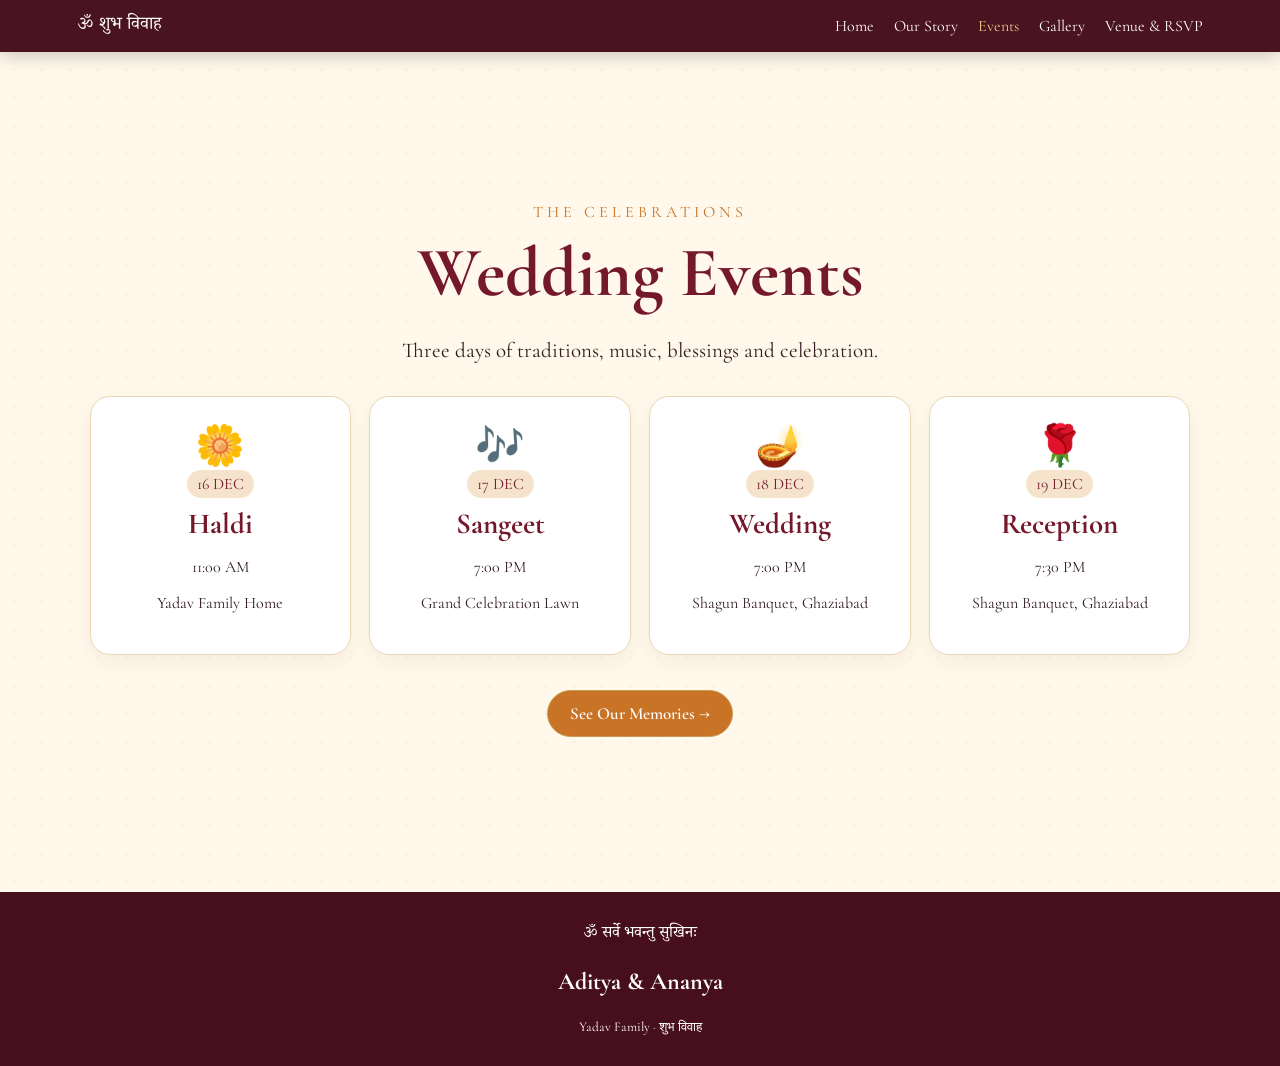
==== events.html @ d3ce25f1 "Initial wedding invitation website" ====
<!doctype html><html lang="en"><head><meta charset="utf-8"><meta name="viewport" content="width=device-width,initial-scale=1"><title>Wedding Events | Aditya & Ananya</title><link rel="stylesheet" href="style.css"></head><body><nav><div class="brand">ॐ शुभ विवाह</div><button class="menu" onclick="document.querySelector('.links').classList.toggle('open')">☰</button><div class="links"><a href="index.html" class="">Home</a><a href="story.html" class="">Our Story</a><a href="events.html" class="active">Events</a><a href="gallery.html" class="">Gallery</a><a href="venue.html" class="">Venue & RSVP</a></div></nav><main class="page"><div class="container"><div class="kicker">The celebrations</div><h1 class="title">Wedding Events</h1><p class="sub">Three days of traditions, music, blessings and celebration.</p><div class="cards"><div class="card"><div class="icon">🌼</div><span class="tag">16 DEC</span><h3>Haldi</h3><p>11:00 AM</p><p>Yadav Family Home</p></div><div class="card"><div class="icon">🎶</div><span class="tag">17 DEC</span><h3>Sangeet</h3><p>7:00 PM</p><p>Grand Celebration Lawn</p></div><div class="card"><div class="icon">🪔</div><span class="tag">18 DEC</span><h3>Wedding</h3><p>7:00 PM</p><p>Shagun Banquet, Ghaziabad</p></div><div class="card"><div class="icon">🌹</div><span class="tag">19 DEC</span><h3>Reception</h3><p>7:30 PM</p><p>Shagun Banquet, Ghaziabad</p></div></div><div style="margin-top:30px"><a class="btn primary" href="gallery.html">See Our Memories →</a></div></div></main><footer><div class="dev">ॐ सर्वे भवन्तु सुखिनः</div><h2>Aditya & Ananya</h2><small>Yadav Family · शुभ विवाह</small></footer><div class="modal" id="modal" onclick="closeModal()"><div class="modalbox" onclick="event.stopPropagation()"><button class="close" onclick="closeModal()">×</button><img id="modalImg"></div></div><script>function closeModal(){document.getElementById("modal").classList.remove("open")}</script></body></html>
---- style.css ----
@import url("https://fonts.googleapis.com/css2?family=Cormorant+Garamond:wght@400;500;600;700&family=Noto+Serif+Devanagari:wght@400;500;600;700&display=swap");
:root{--maroon:#74182c;--deep:#470f1e;--gold:#c89b55;--saffron:#c87325;--cream:#fff8eb;--ink:#321c20}
*{box-sizing:border-box}body{margin:0;background:var(--cream);color:var(--ink);font-family:"Cormorant Garamond",serif}body:before{content:"";position:fixed;inset:0;pointer-events:none;opacity:.13;background-image:radial-gradient(#c89b55 1px,transparent 1px);background-size:28px 28px;z-index:-1}
nav{position:sticky;top:0;z-index:20;background:rgba(71,15,30,.98);padding:12px 6%;display:flex;align-items:center;justify-content:space-between;color:#fff;box-shadow:0 4px 18px #0003}.brand{font-family:"Noto Serif Devanagari";font-size:18px}.links{display:flex;gap:20px}.links a{color:#fff;text-decoration:none}.links a.active,.links a:hover{color:#edca7e}.menu{display:none;background:none;border:0;color:white;font-size:25px}
.page{min-height:calc(100vh - 60px);padding:70px 7%;display:flex;align-items:center;justify-content:center}.container{width:100%;max-width:1120px;text-align:center}.kicker{color:var(--saffron);letter-spacing:4px;text-transform:uppercase}.title{font-size:clamp(45px,6vw,70px);color:var(--maroon);margin:8px 0 20px}.sub{font-size:21px;line-height:1.5;max-width:700px;margin:0 auto 30px}.btn{display:inline-flex;align-items:center;justify-content:center;padding:12px 22px;border-radius:30px;border:1px solid var(--gold);text-decoration:none;font-weight:600;font-size:17px;margin:5px;cursor:pointer;font-family:inherit}.primary{background:var(--saffron);color:#fff}.outline{color:var(--maroon);background:#fff}
.hero{min-height:calc(100vh - 60px);background:linear-gradient(#470f1ec7,#470f1eab),url("https://images.unsplash.com/photo-1519741497674-611481863552?auto=format&fit=crop&w=1800&q=85") center/cover;color:#fff}.hero .title{color:#fff;font-size:clamp(58px,10vw,110px);line-height:.9}.om{font-size:48px;color:#e6c278}.dev{font-family:"Noto Serif Devanagari"}.date{font-size:24px;letter-spacing:3px}.orn{width:230px;height:1px;background:#e3bc6b;margin:25px auto}
.grid2{display:grid;grid-template-columns:1fr 1fr;gap:35px;align-items:center}.photo{border:9px solid white;box-shadow:0 12px 35px #4b102033}.photo img{display:block;width:100%;height:500px;object-fit:cover}.copy{text-align:left;font-size:20px;line-height:1.55}.quote{border-left:3px solid var(--gold);padding-left:18px;font-style:italic}
.cards{display:grid;grid-template-columns:repeat(4,1fr);gap:18px}.card{background:#fff;border:1px solid #ead6b1;border-radius:20px;padding:25px 16px;box-shadow:0 8px 25px #4b10200d}.icon{font-size:40px}.card h3{font-size:29px;color:var(--maroon);margin:8px}.tag{display:inline-block;background:#f5e4cb;color:var(--maroon);border-radius:20px;padding:4px 10px}
.gallery{display:grid;grid-template-columns:repeat(3,1fr);gap:15px}.gallery img{width:100%;height:250px;object-fit:cover;border-radius:14px;cursor:pointer}.video{margin:30px auto 0;max-width:780px;height:280px;border-radius:20px;background:url("https://images.unsplash.com/photo-1511285560929-80b456fea0bc?auto=format&fit=crop&w=1200&q=85") center/cover;display:flex;align-items:center;justify-content:center;position:relative}.play{border:0;border-radius:50%;width:80px;height:80px;background:#fffd;color:var(--maroon);font-size:28px;cursor:pointer}.video span{position:absolute;bottom:18px;left:20px;color:#fff;font-size:20px;text-shadow:0 2px 5px #000}
.venuegrid{display:grid;grid-template-columns:1fr 1.2fr;gap:25px}.venuecard{background:#fff;padding:30px;border-radius:20px;text-align:left}.venuecard h3{color:var(--maroon);font-size:35px}.map{width:100%;height:390px;border:0;border-radius:20px}
.rsvp{max-width:650px;margin:auto;background:#fff;padding:35px;border-radius:22px;box-shadow:0 10px 30px #4b10201a}.rsvp input,.rsvp textarea,.rsvp select{width:100%;padding:13px;margin:7px 0 12px;border:1px solid #dcc69d;border-radius:10px;font-family:inherit;font-size:17px}.rsvp label{text-align:left;display:block;color:var(--maroon)}
footer{background:var(--deep);color:#fff;text-align:center;padding:30px}.modal{display:none;position:fixed;inset:0;background:#000b;z-index:50;align-items:center;justify-content:center;padding:20px}.modal.open{display:flex}.modalbox{background:#fff;border-radius:15px;padding:10px;max-width:850px;width:100%;position:relative}.modalbox img{width:100%;max-height:75vh;object-fit:contain}.close{position:absolute;right:-10px;top:-10px;border:0;border-radius:50%;background:var(--maroon);color:#fff;width:38px;height:38px;font-size:22px}
@media(max-width:800px){.links{display:none;position:absolute;top:58px;left:0;right:0;background:var(--deep);padding:20px;flex-direction:column;text-align:center}.links.open{display:flex}.menu{display:block}.page{padding:55px 20px}.grid2,.venuegrid{grid-template-columns:1fr}.cards{grid-template-columns:1fr 1fr}.gallery{grid-template-columns:1fr 1fr}.photo img{height:360px}.copy{text-align:center}}@media(max-width:520px){.cards,.gallery{grid-template-columns:1fr}.hero .title{font-size:60px}.date{font-size:19px}}
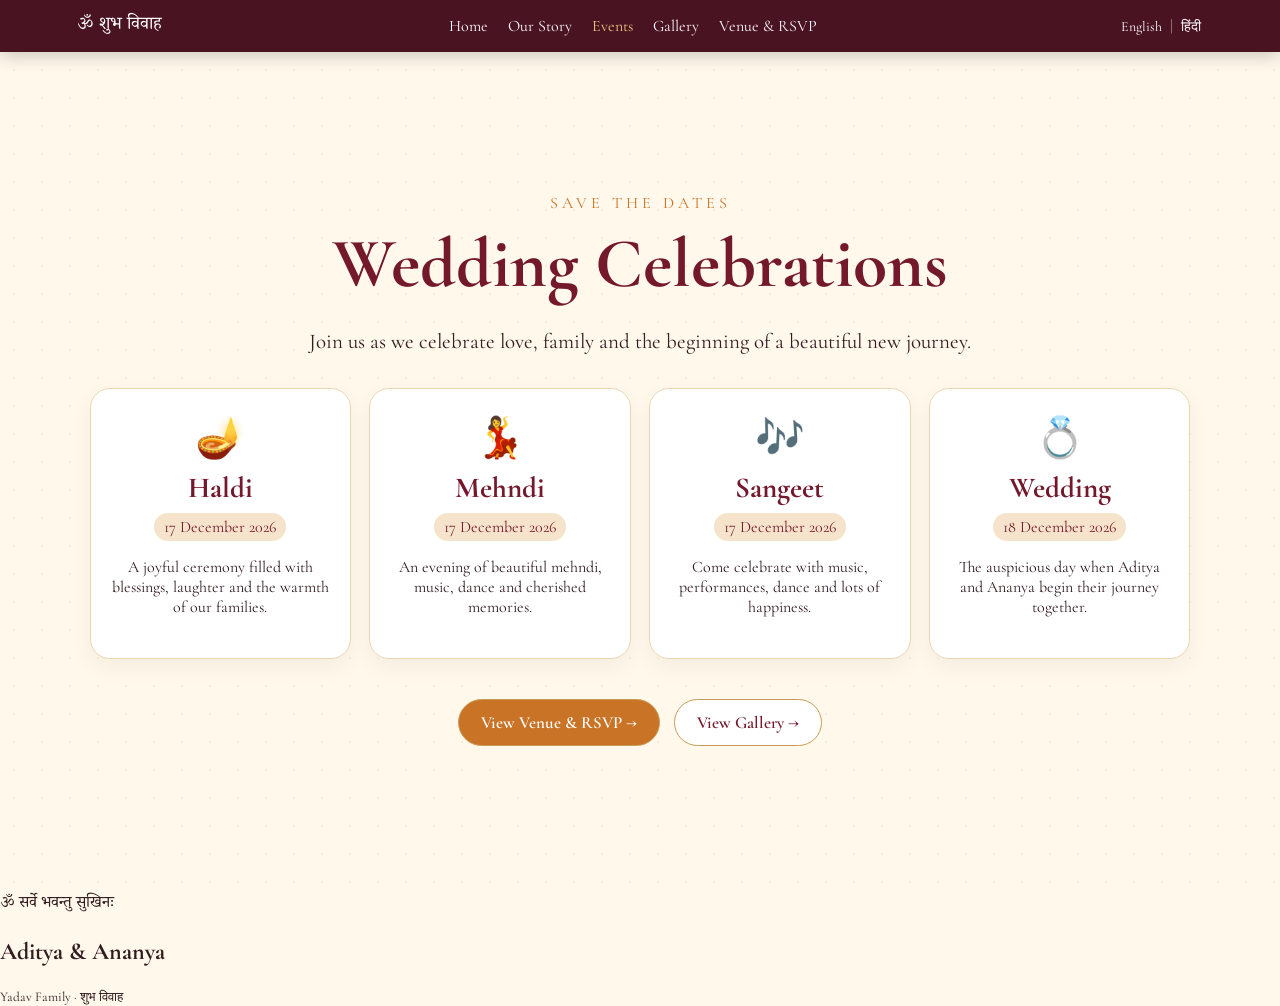
==== commit 13252a91: "Enhance events.html with language support and details Added language selection feature and updated e" ====
--- a/events.html
+++ b/events.html
@@ -1 +1,200 @@
-<!doctype html><html lang="en"><head><meta charset="utf-8"><meta name="viewport" content="width=device-width,initial-scale=1"><title>Wedding Events | Aditya & Ananya</title><link rel="stylesheet" href="style.css"></head><body><nav><div class="brand">ॐ शुभ विवाह</div><button class="menu" onclick="document.querySelector('.links').classList.toggle('open')">☰</button><div class="links"><a href="index.html" class="">Home</a><a href="story.html" class="">Our Story</a><a href="events.html" class="active">Events</a><a href="gallery.html" class="">Gallery</a><a href="venue.html" class="">Venue & RSVP</a></div></nav><main class="page"><div class="container"><div class="kicker">The celebrations</div><h1 class="title">Wedding Events</h1><p class="sub">Three days of traditions, music, blessings and celebration.</p><div class="cards"><div class="card"><div class="icon">🌼</div><span class="tag">16 DEC</span><h3>Haldi</h3><p>11:00 AM</p><p>Yadav Family Home</p></div><div class="card"><div class="icon">🎶</div><span class="tag">17 DEC</span><h3>Sangeet</h3><p>7:00 PM</p><p>Grand Celebration Lawn</p></div><div class="card"><div class="icon">🪔</div><span class="tag">18 DEC</span><h3>Wedding</h3><p>7:00 PM</p><p>Shagun Banquet, Ghaziabad</p></div><div class="card"><div class="icon">🌹</div><span class="tag">19 DEC</span><h3>Reception</h3><p>7:30 PM</p><p>Shagun Banquet, Ghaziabad</p></div></div><div style="margin-top:30px"><a class="btn primary" href="gallery.html">See Our Memories →</a></div></div></main><footer><div class="dev">ॐ सर्वे भवन्तु सुखिनः</div><h2>Aditya & Ananya</h2><small>Yadav Family · शुभ विवाह</small></footer><div class="modal" id="modal" onclick="closeModal()"><div class="modalbox" onclick="event.stopPropagation()"><button class="close" onclick="closeModal()">×</button><img id="modalImg"></div></div><script>function closeModal(){document.getElementById("modal").classList.remove("open")}</script></body></html>+<!doctype html>
+<html lang="en">
+<head>
+<meta charset="utf-8">
+<meta name="viewport" content="width=device-width,initial-scale=1">
+<title>Wedding Events | Aditya & Ananya</title>
+<link rel="stylesheet" href="style.css">
+</head>
+
+<body>
+
+<nav>
+  <div class="brand">ॐ शुभ विवाह</div>
+
+  <button class="menu" onclick="document.querySelector('.links').classList.toggle('open')">☰</button>
+
+  <div class="links">
+    <a href="index.html" data-en="Home" data-hi="मुख्य पृष्ठ">Home</a>
+    <a href="story.html" data-en="Our Story" data-hi="हमारी कहानी">Our Story</a>
+    <a href="events.html" class="active" data-en="Events" data-hi="कार्यक्रम">Events</a>
+    <a href="gallery.html" data-en="Gallery" data-hi="तस्वीरें">Gallery</a>
+    <a href="venue.html" data-en="Venue & RSVP" data-hi="स्थान एवं आमंत्रण">Venue & RSVP</a>
+  </div>
+
+  <div class="language">
+    <button onclick="setLanguage('en')">English</button>
+    <span>|</span>
+    <button onclick="setLanguage('hi')">हिंदी</button>
+  </div>
+</nav>
+
+<main class="page">
+
+  <div class="container">
+
+    <div class="kicker"
+         data-en="Save the dates"
+         data-hi="तिथियां सुरक्षित रखें">
+      Save the dates
+    </div>
+
+    <h1 class="title"
+        data-en="Wedding Celebrations"
+        data-hi="विवाह समारोह">
+      Wedding Celebrations
+    </h1>
+
+    <p class="sub"
+       data-en="Join us as we celebrate love, family and the beginning of a beautiful new journey."
+       data-hi="हमारे साथ प्रेम, परिवार और एक खूबसूरत नई शुरुआत का उत्सव मनाएं।">
+      Join us as we celebrate love, family and the beginning of a beautiful new journey.
+    </p>
+
+    <div class="cards">
+
+      <div class="card">
+        <div class="icon">🪔</div>
+
+        <h3 data-en="Haldi"
+            data-hi="हल्दी">
+          Haldi
+        </h3>
+
+        <div class="tag"
+             data-en="17 December 2026"
+             data-hi="17 दिसंबर 2026">
+          17 December 2026
+        </div>
+
+        <p data-en="A joyful ceremony filled with blessings, laughter and the warmth of our families."
+           data-hi="आशीर्वाद, हंसी-खुशी और परिवार के प्यार से भरी एक आनंदमय रस्म।">
+          A joyful ceremony filled with blessings, laughter and the warmth of our families.
+        </p>
+      </div>
+
+      <div class="card">
+        <div class="icon">💃</div>
+
+        <h3 data-en="Mehndi"
+            data-hi="मेहंदी">
+          Mehndi
+        </h3>
+
+        <div class="tag"
+             data-en="17 December 2026"
+             data-hi="17 दिसंबर 2026">
+          17 December 2026
+        </div>
+
+        <p data-en="An evening of beautiful mehndi, music, dance and cherished memories."
+           data-hi="सुंदर मेहंदी, संगीत, नृत्य और यादगार पलों से सजी एक खूबसूरत शाम।">
+          An evening of beautiful mehndi, music, dance and cherished memories.
+        </p>
+      </div>
+
+      <div class="card">
+        <div class="icon">🎶</div>
+
+        <h3 data-en="Sangeet"
+            data-hi="संगीत">
+          Sangeet
+        </h3>
+
+        <div class="tag"
+             data-en="17 December 2026"
+             data-hi="17 दिसंबर 2026">
+          17 December 2026
+        </div>
+
+        <p data-en="Come celebrate with music, performances, dance and lots of happiness."
+           data-hi="संगीत, प्रस्तुतियों, नृत्य और ढेर सारी खुशियों के साथ हमारे साथ जश्न मनाएं।">
+          Come celebrate with music, performances, dance and lots of happiness.
+        </p>
+      </div>
+
+      <div class="card">
+        <div class="icon">💍</div>
+
+        <h3 data-en="Wedding"
+            data-hi="विवाह">
+          Wedding
+        </h3>
+
+        <div class="tag"
+             data-en="18 December 2026"
+             data-hi="18 दिसंबर 2026">
+          18 December 2026
+        </div>
+
+        <p data-en="The auspicious day when Aditya and Ananya begin their journey together."
+           data-hi="वह शुभ दिन जब आदित्य और अनन्या अपने जीवन की नई यात्रा साथ शुरू करेंगे।">
+          The auspicious day when Aditya and Ananya begin their journey together.
+        </p>
+      </div>
+
+    </div>
+
+    <div style="margin-top:35px">
+
+      <a class="btn primary"
+         href="venue.html"
+         data-en="View Venue & RSVP →"
+         data-hi="स्थान एवं आमंत्रण देखें →">
+        View Venue & RSVP →
+      </a>
+
+      <a class="btn outline"
+         href="gallery.html"
+         data-en="View Gallery →"
+         data-hi="तस्वीरें देखें →">
+        View Gallery →
+      </a>
+
+    </div>
+
+  </div>
+
+</main>
+
+<footer>
+  <div class="dev">ॐ सर्वे भवन्तु सुखिनः</div>
+
+  <h2>Aditya & Ananya</h2>
+
+  <small
+    data-en="Yadav Family · शुभ विवाह"
+    data-hi="यादव परिवार · शुभ विवाह">
+    Yadav Family · शुभ विवाह
+  </small>
+</footer>
+
+<script>
+
+function setLanguage(lang){
+
+  document.querySelectorAll("[data-en]").forEach(function(element){
+
+    element.textContent =
+      lang === "hi"
+      ? element.getAttribute("data-hi")
+      : element.getAttribute("data-en");
+
+  });
+
+  localStorage.setItem("weddingLanguage", lang);
+}
+
+function loadLanguage(){
+
+  const lang = localStorage.getItem("weddingLanguage") || "en";
+
+  setLanguage(lang);
+}
+
+loadLanguage();
+
+</script>
+
+</body>
+</html>
--- a/style.css
+++ b/style.css
@@ -1,13 +1,352 @@
 @import url("https://fonts.googleapis.com/css2?family=Cormorant+Garamond:wght@400;500;600;700&family=Noto+Serif+Devanagari:wght@400;500;600;700&display=swap");
-:root{--maroon:#74182c;--deep:#470f1e;--gold:#c89b55;--saffron:#c87325;--cream:#fff8eb;--ink:#321c20}
-*{box-sizing:border-box}body{margin:0;background:var(--cream);color:var(--ink);font-family:"Cormorant Garamond",serif}body:before{content:"";position:fixed;inset:0;pointer-events:none;opacity:.13;background-image:radial-gradient(#c89b55 1px,transparent 1px);background-size:28px 28px;z-index:-1}
-nav{position:sticky;top:0;z-index:20;background:rgba(71,15,30,.98);padding:12px 6%;display:flex;align-items:center;justify-content:space-between;color:#fff;box-shadow:0 4px 18px #0003}.brand{font-family:"Noto Serif Devanagari";font-size:18px}.links{display:flex;gap:20px}.links a{color:#fff;text-decoration:none}.links a.active,.links a:hover{color:#edca7e}.menu{display:none;background:none;border:0;color:white;font-size:25px}
-.page{min-height:calc(100vh - 60px);padding:70px 7%;display:flex;align-items:center;justify-content:center}.container{width:100%;max-width:1120px;text-align:center}.kicker{color:var(--saffron);letter-spacing:4px;text-transform:uppercase}.title{font-size:clamp(45px,6vw,70px);color:var(--maroon);margin:8px 0 20px}.sub{font-size:21px;line-height:1.5;max-width:700px;margin:0 auto 30px}.btn{display:inline-flex;align-items:center;justify-content:center;padding:12px 22px;border-radius:30px;border:1px solid var(--gold);text-decoration:none;font-weight:600;font-size:17px;margin:5px;cursor:pointer;font-family:inherit}.primary{background:var(--saffron);color:#fff}.outline{color:var(--maroon);background:#fff}
-.hero{min-height:calc(100vh - 60px);background:linear-gradient(#470f1ec7,#470f1eab),url("https://images.unsplash.com/photo-1519741497674-611481863552?auto=format&fit=crop&w=1800&q=85") center/cover;color:#fff}.hero .title{color:#fff;font-size:clamp(58px,10vw,110px);line-height:.9}.om{font-size:48px;color:#e6c278}.dev{font-family:"Noto Serif Devanagari"}.date{font-size:24px;letter-spacing:3px}.orn{width:230px;height:1px;background:#e3bc6b;margin:25px auto}
-.grid2{display:grid;grid-template-columns:1fr 1fr;gap:35px;align-items:center}.photo{border:9px solid white;box-shadow:0 12px 35px #4b102033}.photo img{display:block;width:100%;height:500px;object-fit:cover}.copy{text-align:left;font-size:20px;line-height:1.55}.quote{border-left:3px solid var(--gold);padding-left:18px;font-style:italic}
-.cards{display:grid;grid-template-columns:repeat(4,1fr);gap:18px}.card{background:#fff;border:1px solid #ead6b1;border-radius:20px;padding:25px 16px;box-shadow:0 8px 25px #4b10200d}.icon{font-size:40px}.card h3{font-size:29px;color:var(--maroon);margin:8px}.tag{display:inline-block;background:#f5e4cb;color:var(--maroon);border-radius:20px;padding:4px 10px}
-.gallery{display:grid;grid-template-columns:repeat(3,1fr);gap:15px}.gallery img{width:100%;height:250px;object-fit:cover;border-radius:14px;cursor:pointer}.video{margin:30px auto 0;max-width:780px;height:280px;border-radius:20px;background:url("https://images.unsplash.com/photo-1511285560929-80b456fea0bc?auto=format&fit=crop&w=1200&q=85") center/cover;display:flex;align-items:center;justify-content:center;position:relative}.play{border:0;border-radius:50%;width:80px;height:80px;background:#fffd;color:var(--maroon);font-size:28px;cursor:pointer}.video span{position:absolute;bottom:18px;left:20px;color:#fff;font-size:20px;text-shadow:0 2px 5px #000}
-.venuegrid{display:grid;grid-template-columns:1fr 1.2fr;gap:25px}.venuecard{background:#fff;padding:30px;border-radius:20px;text-align:left}.venuecard h3{color:var(--maroon);font-size:35px}.map{width:100%;height:390px;border:0;border-radius:20px}
-.rsvp{max-width:650px;margin:auto;background:#fff;padding:35px;border-radius:22px;box-shadow:0 10px 30px #4b10201a}.rsvp input,.rsvp textarea,.rsvp select{width:100%;padding:13px;margin:7px 0 12px;border:1px solid #dcc69d;border-radius:10px;font-family:inherit;font-size:17px}.rsvp label{text-align:left;display:block;color:var(--maroon)}
-footer{background:var(--deep);color:#fff;text-align:center;padding:30px}.modal{display:none;position:fixed;inset:0;background:#000b;z-index:50;align-items:center;justify-content:center;padding:20px}.modal.open{display:flex}.modalbox{background:#fff;border-radius:15px;padding:10px;max-width:850px;width:100%;position:relative}.modalbox img{width:100%;max-height:75vh;object-fit:contain}.close{position:absolute;right:-10px;top:-10px;border:0;border-radius:50%;background:var(--maroon);color:#fff;width:38px;height:38px;font-size:22px}
-@media(max-width:800px){.links{display:none;position:absolute;top:58px;left:0;right:0;background:var(--deep);padding:20px;flex-direction:column;text-align:center}.links.open{display:flex}.menu{display:block}.page{padding:55px 20px}.grid2,.venuegrid{grid-template-columns:1fr}.cards{grid-template-columns:1fr 1fr}.gallery{grid-template-columns:1fr 1fr}.photo img{height:360px}.copy{text-align:center}}@media(max-width:520px){.cards,.gallery{grid-template-columns:1fr}.hero .title{font-size:60px}.date{font-size:19px}}+
+:root{
+  --maroon:#74182c;
+  --deep:#470f1e;
+  --gold:#c89b55;
+  --saffron:#c87325;
+  --cream:#fff8eb;
+  --ink:#321c20
+}
+
+*{
+  box-sizing:border-box
+}
+
+body{
+  margin:0;
+  background:var(--cream);
+  color:var(--ink);
+  font-family:"Cormorant Garamond",serif
+}
+
+body:before{
+  content:"";
+  position:fixed;
+  inset:0;
+  pointer-events:none;
+  opacity:.13;
+  background-image:radial-gradient(#c89b55 1px,transparent 1px);
+  background-size:28px 28px;
+  z-index:-1
+}
+
+/* Navigation */
+
+nav{
+  position:sticky;
+  top:0;
+  z-index:20;
+  background:rgba(71,15,30,.98);
+  padding:12px 6%;
+  display:flex;
+  align-items:center;
+  justify-content:space-between;
+  color:#fff;
+  box-shadow:0 4px 18px #0003
+}
+
+.brand{
+  font-family:"Noto Serif Devanagari";
+  font-size:18px
+}
+
+.links{
+  display:flex;
+  gap:20px
+}
+
+.links a{
+  color:#fff;
+  text-decoration:none
+}
+
+.links a.active,
+.links a:hover{
+  color:#edca7e
+}
+
+.menu{
+  display:none;
+  background:none;
+  border:0;
+  color:white;
+  font-size:25px
+}
+
+/* Language switch */
+
+.language{
+  display:flex;
+  align-items:center;
+  gap:6px;
+  margin-left:15px;
+  white-space:nowrap
+}
+
+.language button{
+  background:none;
+  border:none;
+  color:inherit;
+  font-family:inherit;
+  font-size:14px;
+  cursor:pointer;
+  padding:4px 2px
+}
+
+.language button:hover{
+  color:#edca7e;
+  text-decoration:underline
+}
+
+.language span{
+  opacity:.6
+}
+
+/* Pages */
+
+.page{
+  min-height:calc(100vh - 60px);
+  padding:70px 7%;
+  display:flex;
+  align-items:center;
+  justify-content:center
+}
+
+.container{
+  width:100%;
+  max-width:1120px;
+  text-align:center
+}
+
+.kicker{
+  color:var(--saffron);
+  letter-spacing:4px;
+  text-transform:uppercase
+}
+
+.title{
+  font-size:clamp(45px,6vw,70px);
+  color:var(--maroon);
+  margin:8px 0 20px
+}
+
+.sub{
+  font-size:21px;
+  line-height:1.5;
+  max-width:700px;
+  margin:0 auto 30px
+}
+
+/* Buttons */
+
+.btn{
+  display:inline-flex;
+  align-items:center;
+  justify-content:center;
+  padding:12px 22px;
+  border-radius:30px;
+  border:1px solid var(--gold);
+  text-decoration:none;
+  font-weight:600;
+  font-size:17px;
+  margin:5px;
+  cursor:pointer;
+  font-family:inherit
+}
+
+.primary{
+  background:var(--saffron);
+  color:#fff
+}
+
+.outline{
+  color:var(--maroon);
+  background:#fff
+}
+
+/* Hero */
+
+.hero{
+  min-height:calc(100vh - 60px);
+  background:
+    linear-gradient(#470f1ec7,#470f1eab),
+    url("https://images.unsplash.com/photo-1519741497674-611481863552?auto=format&fit=crop&w=1800&q=85")
+    center/cover;
+  color:#fff
+}
+
+.hero .title{
+  color:#fff;
+  font-size:clamp(58px,10vw,110px);
+  line-height:.9
+}
+
+.om{
+  font-size:48px;
+  color:#e6c278
+}
+
+.dev{
+  font-family:"Noto Serif Devanagari"
+}
+
+.date{
+  font-size:24px;
+  letter-spacing:3px
+}
+
+.orn{
+  width:230px;
+  height:1px;
+  background:#e3bc6b;
+  margin:25px auto
+}
+
+/* Story */
+
+.grid2{
+  display:grid;
+  grid-template-columns:1fr 1fr;
+  gap:35px;
+  align-items:center
+}
+
+.photo{
+  border:9px solid white;
+  box-shadow:0 12px 35px #4b102033
+}
+
+.photo img{
+  display:block;
+  width:100%;
+  height:500px;
+  object-fit:cover
+}
+
+.copy{
+  text-align:left;
+  font-size:20px;
+  line-height:1.55
+}
+
+.quote{
+  border-left:3px solid var(--gold);
+  padding-left:18px;
+  font-style:italic
+}
+
+/* Event cards */
+
+.cards{
+  display:grid;
+  grid-template-columns:repeat(4,1fr);
+  gap:18px
+}
+
+.card{
+  background:#fff;
+  border:1px solid #ead6b1;
+  border-radius:20px;
+  padding:25px 16px;
+  box-shadow:0 8px 25px #4b10200d
+}
+
+.icon{
+  font-size:40px
+}
+
+.card h3{
+  font-size:29px;
+  color:var(--maroon);
+  margin:8px
+}
+
+.tag{
+  display:inline-block;
+  background:#f5e4cb;
+  color:var(--maroon);
+  border-radius:20px;
+  padding:4px 10px
+}
+
+/* Gallery */
+
+.gallery{
+  display:grid;
+  grid-template-columns:repeat(3,1fr);
+  gap:15px
+}
+
+.gallery img{
+  width:100%;
+  height:250px;
+  object-fit:cover;
+  border-radius:14px;
+  cursor:pointer
+}
+
+/* Video */
+
+.video{
+  margin:30px auto 0;
+  max-width:780px;
+  height:280px;
+  border-radius:20px;
+  background:
+    url("https://images.unsplash.com/photo-1511285560929-80b456fea0bc?auto=format&fit=crop&w=1200&q=85")
+    center/cover;
+  display:flex;
+  align-items:center;
+  justify-content:center;
+  position:relative
+}
+
+.play{
+  border:0;
+  border-radius:50%;
+  width:80px;
+  height:80px;
+  background:#fffd;
+  color:var(--maroon);
+  font-size:28px;
+  cursor:pointer
+}
+
+.video span{
+  position:absolute;
+  bottom:18px;
+  left:20px;
+  color:#fff;
+  font-size:20px;
+  text-shadow:0 2px 5px #000
+}
+
+/* Venue */
+
+.venuegrid{
+  display:grid;
+  grid-template-columns:1fr 1.2fr;
+  gap:25px
+}
+
+.venuecard{
+  background:#fff;
+  padding:30px;
+  border-radius:20px;
+  text-align:left
+}
+
+.venuecard h3{
+  color:var(--maroon);
+  font-size:35px
+}
+
+.map{
+  width:100%;
+  height:390px;
+  border:0;
+  border-radius:20px
+}
+
+/
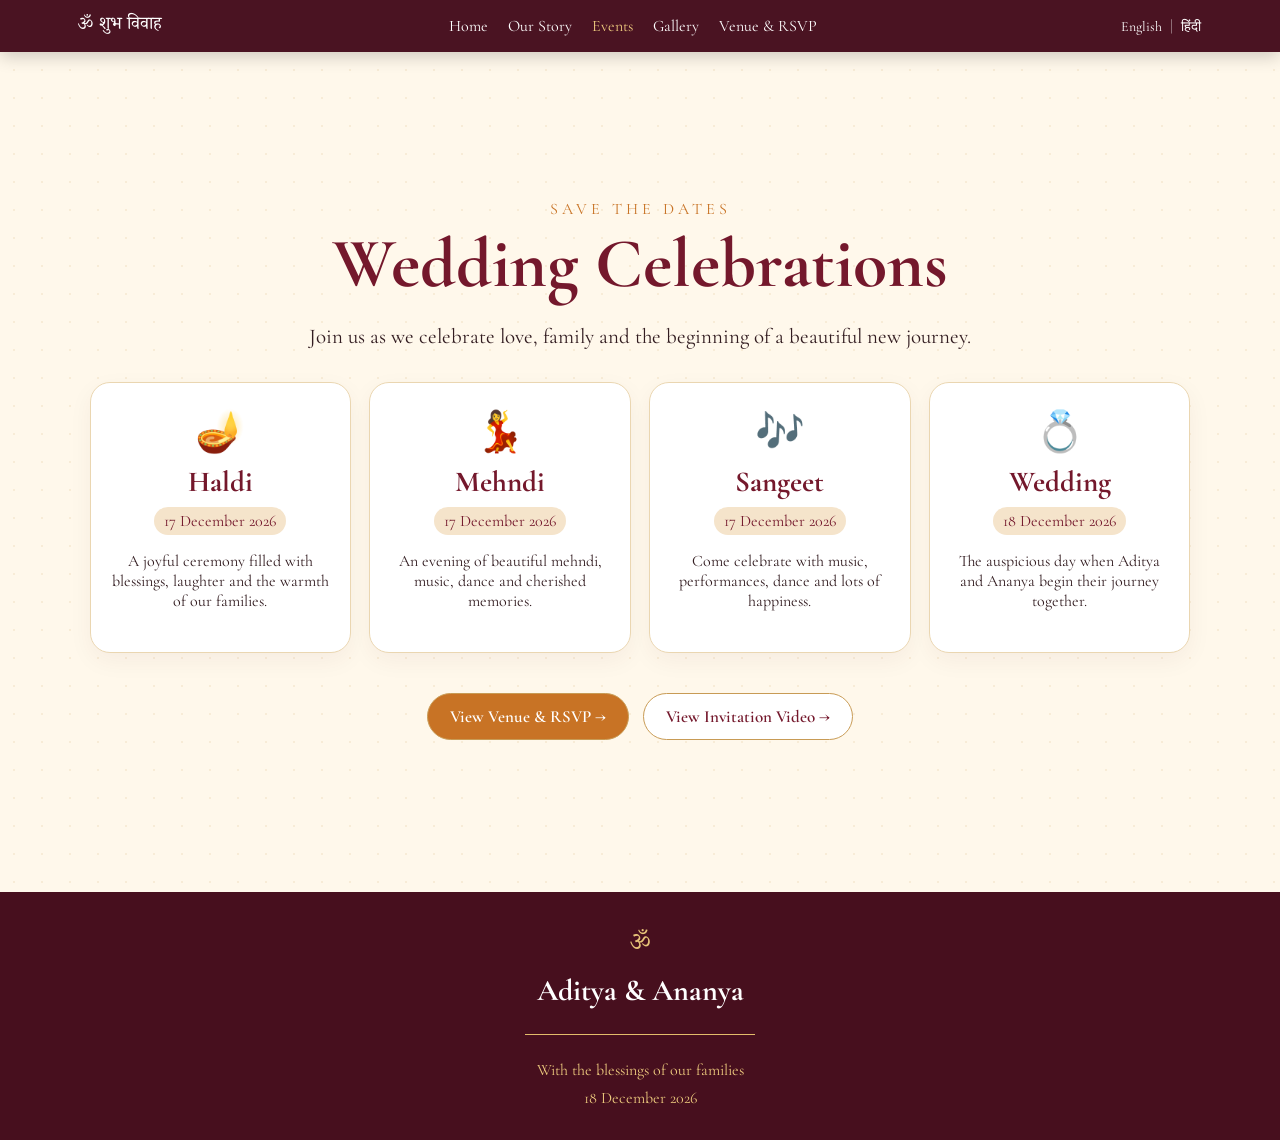
==== commit 6cbe0ad9: "Update event details and footer content" ====
--- a/events.html
+++ b/events.html
@@ -56,8 +56,7 @@
       <div class="card">
         <div class="icon">🪔</div>
 
-        <h3 data-en="Haldi"
-            data-hi="हल्दी">
+        <h3 data-en="Haldi" data-hi="हल्दी">
           Haldi
         </h3>
 
@@ -76,8 +75,7 @@
       <div class="card">
         <div class="icon">💃</div>
 
-        <h3 data-en="Mehndi"
-            data-hi="मेहंदी">
+        <h3 data-en="Mehndi" data-hi="मेहंदी">
           Mehndi
         </h3>
 
@@ -96,8 +94,7 @@
       <div class="card">
         <div class="icon">🎶</div>
 
-        <h3 data-en="Sangeet"
-            data-hi="संगीत">
+        <h3 data-en="Sangeet" data-hi="संगीत">
           Sangeet
         </h3>
 
@@ -116,8 +113,7 @@
       <div class="card">
         <div class="icon">💍</div>
 
-        <h3 data-en="Wedding"
-            data-hi="विवाह">
+        <h3 data-en="Wedding" data-hi="विवाह">
           Wedding
         </h3>
 
@@ -146,9 +142,9 @@
 
       <a class="btn outline"
          href="gallery.html"
-         data-en="View Gallery →"
-         data-hi="तस्वीरें देखें →">
-        View Gallery →
+         data-en="View Invitation Video →"
+         data-hi="निमंत्रण वीडियो देखें →">
+        View Invitation Video →
       </a>
 
     </div>
@@ -158,15 +154,25 @@
 </main>
 
 <footer>
-  <div class="dev">ॐ सर्वे भवन्तु सुखिनः</div>
+
+  <div class="dev">ॐ</div>
 
   <h2>Aditya & Ananya</h2>
 
+  <div class="orn"></div>
+
   <small
-    data-en="Yadav Family · शुभ विवाह"
-    data-hi="यादव परिवार · शुभ विवाह">
-    Yadav Family · शुभ विवाह
+    data-en="With the blessings of our families"
+    data-hi="अपने परिवारों के आशीर्वाद के साथ">
+    With the blessings of our families
   </small>
+
+  <small
+    data-en="18 December 2026"
+    data-hi="18 दिसंबर 2026">
+    18 December 2026
+  </small>
+
 </footer>
 
 <script>
--- a/style.css
+++ b/style.css
@@ -6,18 +6,23 @@
   --gold:#c89b55;
   --saffron:#c87325;
   --cream:#fff8eb;
-  --ink:#321c20
+  --ink:#321c20;
 }
 
 *{
-  box-sizing:border-box
+  box-sizing:border-box;
+}
+
+html{
+  scroll-behavior:smooth;
 }
 
 body{
   margin:0;
   background:var(--cream);
   color:var(--ink);
-  font-family:"Cormorant Garamond",serif
+  font-family:"Cormorant Garamond",serif;
+  overflow-x:hidden;
 }
 
 body:before{
@@ -28,10 +33,12 @@
   opacity:.13;
   background-image:radial-gradient(#c89b55 1px,transparent 1px);
   background-size:28px 28px;
-  z-index:-1
-}
-
-/* Navigation */
+  z-index:-1;
+}
+
+/* =========================
+   NAVIGATION
+========================= */
 
 nav{
   position:sticky;
@@ -43,27 +50,29 @@
   align-items:center;
   justify-content:space-between;
   color:#fff;
-  box-shadow:0 4px 18px #0003
+  box-shadow:0 4px 18px #0003;
 }
 
 .brand{
   font-family:"Noto Serif Devanagari";
-  font-size:18px
+  font-size:18px;
+  white-space:nowrap;
 }
 
 .links{
   display:flex;
-  gap:20px
+  gap:20px;
 }
 
 .links a{
   color:#fff;
-  text-decoration:none
+  text-decoration:none;
+  white-space:nowrap;
 }
 
 .links a.active,
 .links a:hover{
-  color:#edca7e
+  color:#edca7e;
 }
 
 .menu{
@@ -71,7 +80,8 @@
   background:none;
   border:0;
   color:white;
-  font-size:25px
+  font-size:25px;
+  cursor:pointer;
 }
 
 /* Language switch */
@@ -81,7 +91,7 @@
   align-items:center;
   gap:6px;
   margin-left:15px;
-  white-space:nowrap
+  white-space:nowrap;
 }
 
 .language button{
@@ -91,59 +101,65 @@
   font-family:inherit;
   font-size:14px;
   cursor:pointer;
-  padding:4px 2px
+  padding:4px 2px;
 }
 
 .language button:hover{
   color:#edca7e;
-  text-decoration:underline
+  text-decoration:underline;
 }
 
 .language span{
-  opacity:.6
-}
-
-/* Pages */
+  opacity:.6;
+}
+
+/* =========================
+   PAGES
+========================= */
 
 .page{
   min-height:calc(100vh - 60px);
   padding:70px 7%;
   display:flex;
   align-items:center;
-  justify-content:center
+  justify-content:center;
 }
 
 .container{
   width:100%;
   max-width:1120px;
-  text-align:center
+  text-align:center;
 }
 
 .kicker{
   color:var(--saffron);
   letter-spacing:4px;
-  text-transform:uppercase
+  text-transform:uppercase;
 }
 
 .title{
   font-size:clamp(45px,6vw,70px);
   color:var(--maroon);
-  margin:8px 0 20px
+  margin:8px 0 20px;
+  line-height:1.05;
 }
 
 .sub{
   font-size:21px;
   line-height:1.5;
   max-width:700px;
-  margin:0 auto 30px
-}
-
-/* Buttons */
+  margin:0 auto 30px;
+}
+
+/* =========================
+   BUTTONS
+========================= */
 
 .btn{
   display:inline-flex;
   align-items:center;
   justify-content:center;
+  min-height:46px;
   padding:12px 22px;
   border-radius:30px;
   border:1px solid var(--gold);
@@ -152,20 +168,23 @@
   font-size:17px;
   margin:5px;
   cursor:pointer;
-  font-family:inherit
+  font-family:inherit;
+  text-align:center;
 }
 
 .primary{
   background:var(--saffron);
-  color:#fff
+  color:#fff;
 }
 
 .outline{
   color:var(--maroon);
-  background:#fff
-}
-
-/* Hero */
+  background:#fff;
+}
+
+/* =========================
+   HERO
+========================= */
 
 .hero{
   min-height:calc(100vh - 60px);
@@ -173,75 +192,79 @@
     linear-gradient(#470f1ec7,#470f1eab),
     url("https://images.unsplash.com/photo-1519741497674-611481863552?auto=format&fit=crop&w=1800&q=85")
     center/cover;
-  color:#fff
+  color:#fff;
 }
 
 .hero .title{
   color:#fff;
   font-size:clamp(58px,10vw,110px);
-  line-height:.9
+  line-height:.9;
 }
 
 .om{
   font-size:48px;
-  color:#e6c278
+  color:#e6c278;
 }
 
 .dev{
-  font-family:"Noto Serif Devanagari"
+  font-family:"Noto Serif Devanagari";
 }
 
 .date{
   font-size:24px;
-  letter-spacing:3px
+  letter-spacing:3px;
 }
 
 .orn{
   width:230px;
   height:1px;
   background:#e3bc6b;
-  margin:25px auto
-}
-
-/* Story */
+  margin:25px auto;
+}
+
+/* =========================
+   STORY
+========================= */
 
 .grid2{
   display:grid;
   grid-template-columns:1fr 1fr;
   gap:35px;
-  align-items:center
+  align-items:center;
 }
 
 .photo{
   border:9px solid white;
-  box-shadow:0 12px 35px #4b102033
+  box-shadow:0 12px 35px #4b102033;
 }
 
 .photo img{
   display:block;
   width:100%;
   height:500px;
-  object-fit:cover
+  object-fit:cover;
 }
 
 .copy{
   text-align:left;
   font-size:20px;
-  line-height:1.55
+  line-height:1.55;
 }
 
 .quote{
   border-left:3px solid var(--gold);
   padding-left:18px;
-  font-style:italic
-}
-
-/* Event cards */
+  font-style:italic;
+}
+
+/* =========================
+   EVENT CARDS
+========================= */
 
 .cards{
   display:grid;
   grid-template-columns:repeat(4,1fr);
-  gap:18px
+  gap:18px;
 }
 
 .card{
@@ -249,17 +272,17 @@
   border:1px solid #ead6b1;
   border-radius:20px;
   padding:25px 16px;
-  box-shadow:0 8px 25px #4b10200d
+  box-shadow:0 8px 25px #4b10200d;
 }
 
 .icon{
-  font-size:40px
+  font-size:40px;
 }
 
 .card h3{
   font-size:29px;
   color:var(--maroon);
-  margin:8px
+  margin:8px;
 }
 
 .tag{
@@ -267,15 +290,17 @@
   background:#f5e4cb;
   color:var(--maroon);
   border-radius:20px;
-  padding:4px 10px
-}
-
-/* Gallery */
+  padding:4px 10px;
+}
+
+/* =========================
+   GALLERY
+========================= */
 
 .gallery{
   display:grid;
   grid-template-columns:repeat(3,1fr);
-  gap:15px
+  gap:15px;
 }
 
 .gallery img{
@@ -283,15 +308,13 @@
   height:250px;
   object-fit:cover;
   border-radius:14px;
-  cursor:pointer
-}
-
-/* Video */
+  cursor:pointer;
+}
 
 .video{
   margin:30px auto 0;
   max-width:780px;
-  height:280px;
+  min-height:280px;
   border-radius:20px;
   background:
     url("https://images.unsplash.com/photo-1511285560929-80b456fea0bc?auto=format&fit=crop&w=1200&q=85")
@@ -299,7 +322,7 @@
   display:flex;
   align-items:center;
   justify-content:center;
-  position:relative
+  position:relative;
 }
 
 .play{
@@ -310,7 +333,7 @@
   background:#fffd;
   color:var(--maroon);
   font-size:28px;
-  cursor:pointer
+  cursor:pointer;
 }
 
 .video span{
@@ -319,34 +342,386 @@
   left:20px;
   color:#fff;
   font-size:20px;
-  text-shadow:0 2px 5px #000
-}
-
-/* Venue */
+  text-shadow:0 2px 5px #000;
+}
+
+/* =========================
+   VENUE
+========================= */
 
 .venuegrid{
   display:grid;
   grid-template-columns:1fr 1.2fr;
-  gap:25px
+  gap:25px;
 }
 
 .venuecard{
   background:#fff;
   padding:30px;
   border-radius:20px;
-  text-align:left
+  text-align:left;
 }
 
 .venuecard h3{
   color:var(--maroon);
-  font-size:35px
+  font-size:35px;
+  margin-top:0;
 }
 
 .map{
   width:100%;
   height:390px;
   border:0;
-  border-radius:20px
-}
-
-/
+  border-radius:20px;
+}
+
+/* =========================
+   RSVP
+========================= */
+
+.rsvp{
+  max-width:650px;
+  margin:auto;
+  background:#fff;
+  padding:35px;
+  border-radius:22px;
+  box-shadow:0 10px 30px #4b10201a;
+}
+
+.rsvp input,
+.rsvp textarea,
+.rsvp select{
+  width:100%;
+  padding:13px;
+  margin:7px 0 12px;
+  border:1px solid #dcc69d;
+  border-radius:10px;
+  font-family:inherit;
+  font-size:17px;
+}
+
+.rsvp label{
+  text-align:left;
+  display:block;
+  color:var(--maroon);
+}
+
+/* =========================
+   CLEAN FOOTER
+========================= */
+
+footer{
+  background:var(--deep);
+  color:#fff;
+  text-align:center;
+  padding:35px 20px 32px;
+  margin-top:0;
+}
+
+footer .dev{
+  color:#e6c278;
+  font-size:24px;
+  margin-bottom:8px;
+}
+
+footer h2{
+  margin:5px 0;
+  font-size:30px;
+  color:#fff;
+}
+
+footer small{
+  display:block;
+  margin-top:8px;
+  color:#edca7e;
+  font-size:16px;
+}
+
+/* Hide unused old modal */
+.modal{
+  display:none !important;
+}
+
+/* =========================
+   TABLET
+========================= */
+
+@media(max-width:900px){
+
+  nav{
+    padding:12px 20px;
+  }
+
+  .links{
+    gap:12px;
+  }
+
+  .cards{
+    grid-template-columns:1fr 1fr;
+  }
+
+  .grid2,
+  .venuegrid{
+    grid-template-columns:1fr;
+  }
+
+  .photo img{
+    height:400px;
+  }
+
+}
+
+/* =========================
+   PHONE
+========================= */
+
+@media(max-width:700px){
+
+  nav{
+    min-height:58px;
+    padding:10px 16px;
+    flex-wrap:wrap;
+  }
+
+  .brand{
+    font-size:16px;
+  }
+
+  .menu{
+    display:block;
+    order:2;
+  }
+
+  .links{
+    display:none;
+    position:absolute;
+    top:58px;
+    left:0;
+    right:0;
+    background:var(--deep);
+    padding:18px 20px 22px;
+    flex-direction:column;
+    gap:14px;
+    text-align:center;
+    box-shadow:0 8px 18px #0004;
+  }
+
+  .links.open{
+    display:flex;
+  }
+
+  .links a{
+    font-size:18px;
+    padding:5px;
+  }
+
+  .language{
+    margin:8px auto 0;
+    width:100%;
+    justify-content:center;
+    order:3;
+    padding-top:4px;
+  }
+
+  .language button{
+    font-size:15px;
+  }
+
+  .page{
+    min-height:auto;
+    padding:55px 16px 45px;
+  }
+
+  .container{
+    width:100%;
+  }
+
+  .kicker{
+    font-size:14px;
+    letter-spacing:2px;
+  }
+
+  .title{
+    font-size:clamp(38px,11vw,55px);
+    margin:8px 0 18px;
+  }
+
+  .sub{
+    font-size:18px;
+    line-height:1.45;
+    margin-bottom:25px;
+  }
+
+  .hero{
+    min-height:calc(100vh - 90px);
+    padding:45px 16px;
+  }
+
+  .hero .title{
+    font-size:clamp(55px,17vw,78px);
+    line-height:.92;
+  }
+
+  .om{
+    font-size:40px;
+  }
+
+  .date{
+    font-size:18px;
+    letter-spacing:2px;
+  }
+
+  .orn{
+    width:170px;
+    margin:20px auto;
+  }
+
+  .btn{
+    width:100%;
+    max-width:330px;
+    margin:6px auto;
+    font-size:16px;
+  }
+
+  .grid2,
+  .venuegrid{
+    grid-template-columns:1fr;
+    gap:25px;
+  }
+
+  .photo{
+    border-width:6px;
+  }
+
+  .photo img{
+    height:300px;
+  }
+
+  .copy{
+    text-align:center;
+    font-size:18px;
+  }
+
+  .quote{
+    text-align:left;
+  }
+
+  .cards{
+    grid-template-columns:1fr;
+    gap:15px;
+  }
+
+  .card{
+    padding:22px 18px;
+  }
+
+  .card h3{
+    font-size:27px;
+  }
+
+  .gallery{
+    grid-template-columns:1fr;
+    gap:14px;
+  }
+
+  .gallery img{
+    height:260px;
+  }
+
+  .video{
+    min-height:220px;
+    margin-top:25px;
+    border-radius:16px;
+  }
+
+  .video span{
+    font-size:17px;
+    left:15px;
+    bottom:14px;
+  }
+
+  .play{
+    width:68px;
+    height:68px;
+  }
+
+  .venuecard{
+    padding:24px 20px;
+    text-align:center;
+  }
+
+  .venuecard h3{
+    font-size:30px;
+  }
+
+  .map{
+    height:300px;
+    border-radius:16px;
+  }
+
+  .rsvp{
+    padding:25px 18px;
+    border-radius:18px;
+  }
+
+  .rsvp input,
+  .rsvp textarea,
+  .rsvp select{
+    font-size:16px;
+  }
+
+  footer{
+    padding:30px 16px;
+  }
+
+  footer .dev{
+    font-size:21px;
+  }
+
+  footer h2{
+    font-size:26px;
+  }
+
+  footer small{
+    font-size:15px;
+  }
+
+}
+
+/* =========================
+   SMALL PHONE
+========================= */
+
+@media(max-width:380px){
+
+  .brand{
+    font-size:15px;
+  }
+
+  .hero .title{
+    font-size:52px;
+  }
+
+  .date{
+    font-size:16px;
+  }
+
+  .page{
+    padding-left:12px;
+    padding-right:12px;
+  }
+
+  .photo img{
+    height:260px;
+  }
+
+  .gallery img{
+    height:230px;
+  }
+
+  footer{
+    padding-left:12px;
+    padding-right:12px;
+  }
+
+}
